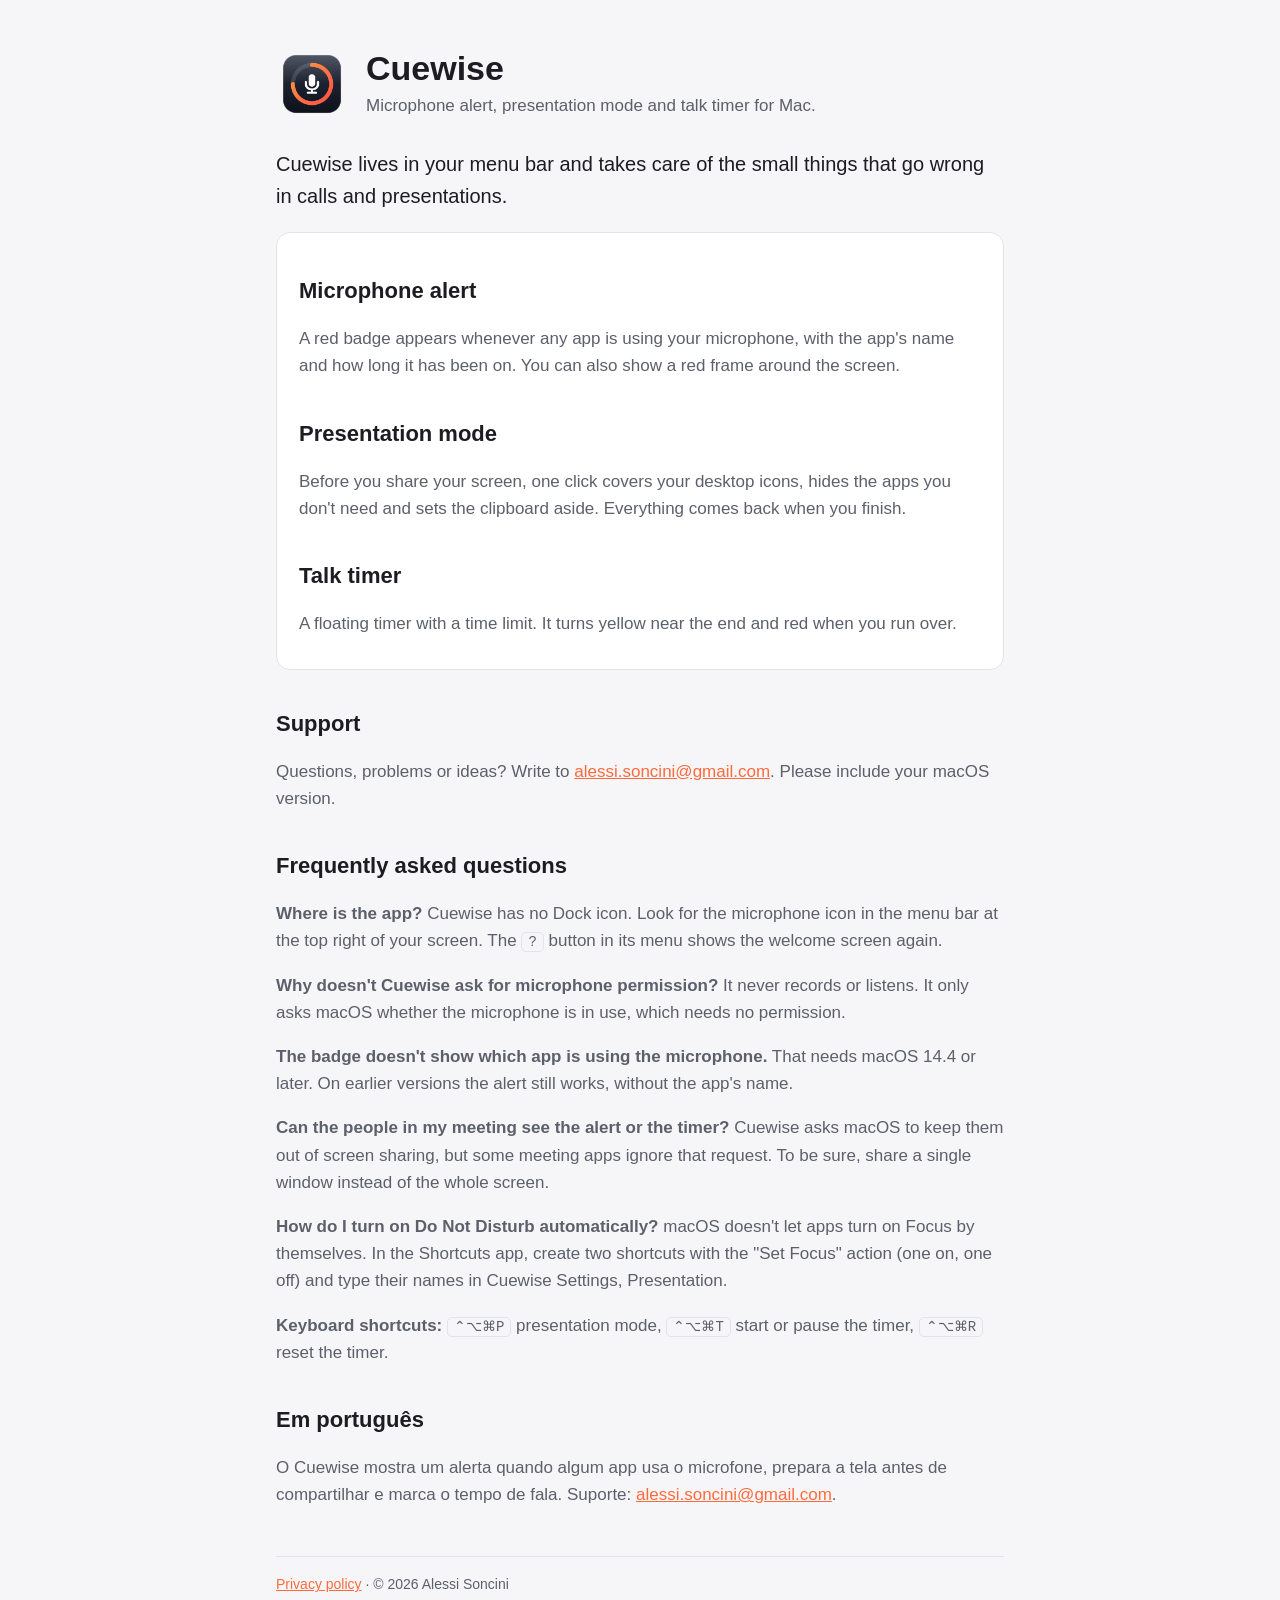
==== index.html @ dbdfc8a1 "Páginas de suporte e privacidade do Cuewise Co-Authored-By: Claude Opus 5.5 (1M context) <noreply@an" ====
<!doctype html>
<html lang="en">
<head>
<meta charset="utf-8">
<meta name="viewport" content="width=device-width, initial-scale=1">
<title>Cuewise</title>
<meta name="description" content="Cuewise for Mac: microphone alert, presentation mode and talk timer in your menu bar.">
<link rel="icon" href="icon.png">
<link rel="stylesheet" href="style.css">
</head>
<body>
<main>
<header>
  <img src="icon.png" alt="Cuewise icon">
  <div>
    <h1>Cuewise</h1>
    <p style="margin:4px 0 0">Microphone alert, presentation mode and talk timer for Mac.</p>
  </div>
</header>

<p class="lead">Cuewise lives in your menu bar and takes care of the small things that go wrong in calls and presentations.</p>

<div class="card">
<h2>Microphone alert</h2>
<p>A red badge appears whenever any app is using your microphone, with the app's name and how long it has been on. You can also show a red frame around the screen.</p>
<h2>Presentation mode</h2>
<p>Before you share your screen, one click covers your desktop icons, hides the apps you don't need and sets the clipboard aside. Everything comes back when you finish.</p>
<h2>Talk timer</h2>
<p>A floating timer with a time limit. It turns yellow near the end and red when you run over.</p>
</div>

<h2>Support</h2>
<p>Questions, problems or ideas? Write to <a href="mailto:alessi.soncini@gmail.com?subject=Cuewise">alessi.soncini@gmail.com</a>. Please include your macOS version.</p>

<h2>Frequently asked questions</h2>
<p><strong>Where is the app?</strong> Cuewise has no Dock icon. Look for the microphone icon in the menu bar at the top right of your screen. The <kbd>?</kbd> button in its menu shows the welcome screen again.</p>
<p><strong>Why doesn't Cuewise ask for microphone permission?</strong> It never records or listens. It only asks macOS whether the microphone is in use, which needs no permission.</p>
<p><strong>The badge doesn't show which app is using the microphone.</strong> That needs macOS 14.4 or later. On earlier versions the alert still works, without the app's name.</p>
<p><strong>Can the people in my meeting see the alert or the timer?</strong> Cuewise asks macOS to keep them out of screen sharing, but some meeting apps ignore that request. To be sure, share a single window instead of the whole screen.</p>
<p><strong>How do I turn on Do Not Disturb automatically?</strong> macOS doesn't let apps turn on Focus by themselves. In the Shortcuts app, create two shortcuts with the "Set Focus" action (one on, one off) and type their names in Cuewise Settings, Presentation.</p>
<p><strong>Keyboard shortcuts:</strong> <kbd>⌃⌥⌘P</kbd> presentation mode, <kbd>⌃⌥⌘T</kbd> start or pause the timer, <kbd>⌃⌥⌘R</kbd> reset the timer.</p>

<h2>Em português</h2>
<p>O Cuewise mostra um alerta quando algum app usa o microfone, prepara a tela antes de compartilhar e marca o tempo de fala. Suporte: <a href="mailto:alessi.soncini@gmail.com?subject=Cuewise">alessi.soncini@gmail.com</a>.</p>

<footer><a href="privacy.html">Privacy policy</a> · © 2026 Alessi Soncini</footer>
</main>
</body>
</html>
---- style.css ----
:root { --bg: #f6f6f8; --card: #ffffff; --text: #1c1c22; --muted: #5d5f6b; --line: #e3e4ea; --accent: #ff6a3d; }
@media (prefers-color-scheme: dark) {
  :root { --bg: #0e121c; --card: #171c28; --text: #eef0f5; --muted: #a3a8b8; --line: #283043; --accent: #ff8a5c; }
}
* { box-sizing: border-box; }
body { margin: 0; background: var(--bg); color: var(--text); font: 17px/1.6 -apple-system, BlinkMacSystemFont, "Segoe UI", Roboto, sans-serif; }
main { max-width: 760px; margin: 0 auto; padding: 48px 16px 64px; }
header { display: flex; align-items: center; gap: 18px; margin-bottom: 28px; }
header img { width: 72px; height: 72px; }
h1 { font-size: 34px; line-height: 1.15; margin: 0; }
h2 { font-size: 22px; margin: 36px 0 8px; }
p, li { color: var(--muted); }
.lead { font-size: 20px; color: var(--text); }
.card { background: var(--card); border: 1px solid var(--line); border-radius: 14px; padding: 4px 22px 14px; margin: 18px 0; }
a { color: var(--accent); }
kbd { font: 14px ui-monospace, SFMono-Regular, Menlo, monospace; border: 1px solid var(--line); border-radius: 5px; padding: 1px 6px; }
footer { margin-top: 48px; font-size: 14px; color: var(--muted); border-top: 1px solid var(--line); padding-top: 16px; }
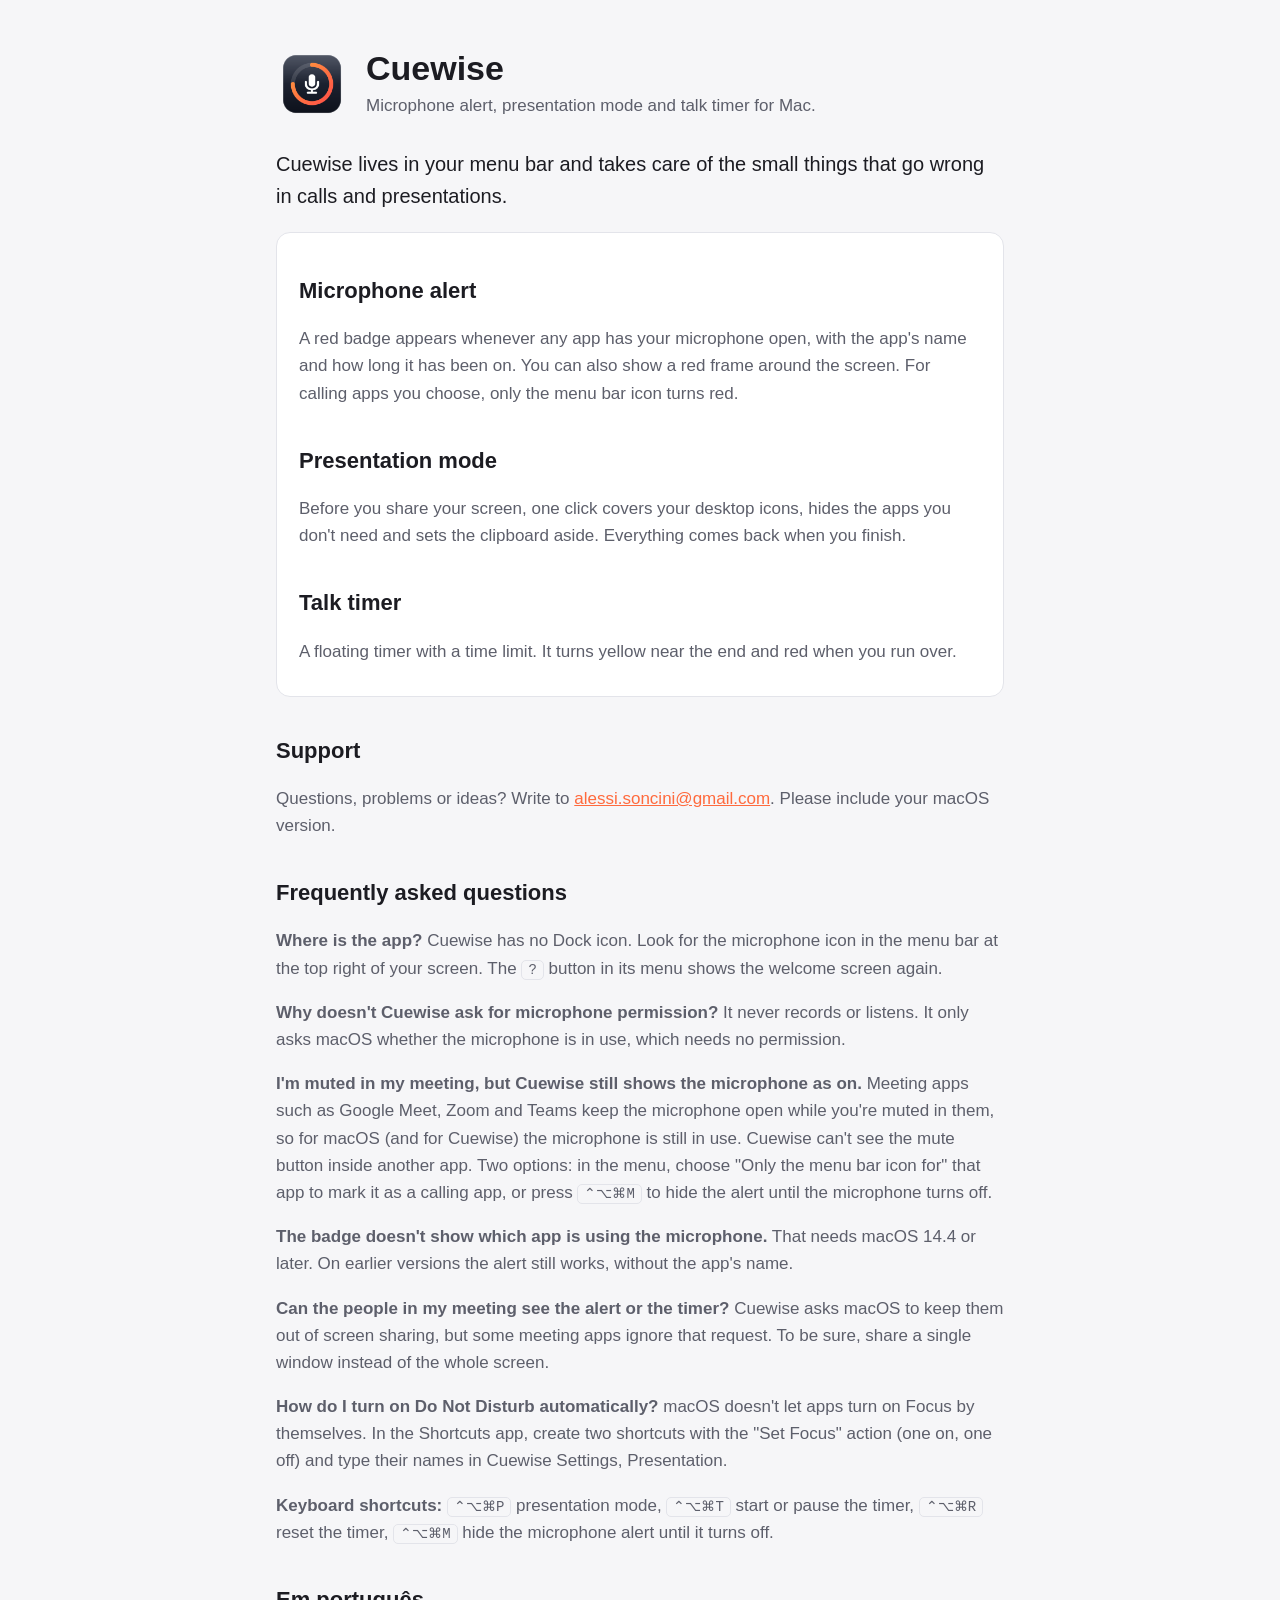
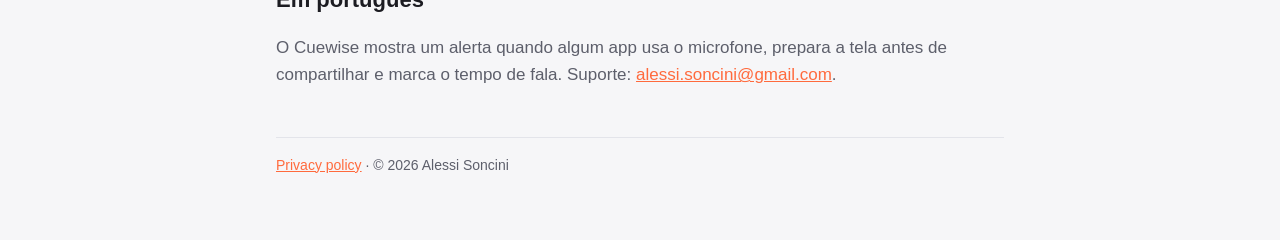
==== commit 3824cbb1: "Atualiza páginas do Cuewise" ====
--- a/index.html
+++ b/index.html
@@ -22,7 +22,7 @@
 
 <div class="card">
 <h2>Microphone alert</h2>
-<p>A red badge appears whenever any app is using your microphone, with the app's name and how long it has been on. You can also show a red frame around the screen.</p>
+<p>A red badge appears whenever any app has your microphone open, with the app's name and how long it has been on. You can also show a red frame around the screen. For calling apps you choose, only the menu bar icon turns red.</p>
 <h2>Presentation mode</h2>
 <p>Before you share your screen, one click covers your desktop icons, hides the apps you don't need and sets the clipboard aside. Everything comes back when you finish.</p>
 <h2>Talk timer</h2>
@@ -35,10 +35,11 @@
 <h2>Frequently asked questions</h2>
 <p><strong>Where is the app?</strong> Cuewise has no Dock icon. Look for the microphone icon in the menu bar at the top right of your screen. The <kbd>?</kbd> button in its menu shows the welcome screen again.</p>
 <p><strong>Why doesn't Cuewise ask for microphone permission?</strong> It never records or listens. It only asks macOS whether the microphone is in use, which needs no permission.</p>
+<p><strong>I'm muted in my meeting, but Cuewise still shows the microphone as on.</strong> Meeting apps such as Google Meet, Zoom and Teams keep the microphone open while you're muted in them, so for macOS (and for Cuewise) the microphone is still in use. Cuewise can't see the mute button inside another app. Two options: in the menu, choose "Only the menu bar icon for" that app to mark it as a calling app, or press <kbd>⌃⌥⌘M</kbd> to hide the alert until the microphone turns off.</p>
 <p><strong>The badge doesn't show which app is using the microphone.</strong> That needs macOS 14.4 or later. On earlier versions the alert still works, without the app's name.</p>
 <p><strong>Can the people in my meeting see the alert or the timer?</strong> Cuewise asks macOS to keep them out of screen sharing, but some meeting apps ignore that request. To be sure, share a single window instead of the whole screen.</p>
 <p><strong>How do I turn on Do Not Disturb automatically?</strong> macOS doesn't let apps turn on Focus by themselves. In the Shortcuts app, create two shortcuts with the "Set Focus" action (one on, one off) and type their names in Cuewise Settings, Presentation.</p>
-<p><strong>Keyboard shortcuts:</strong> <kbd>⌃⌥⌘P</kbd> presentation mode, <kbd>⌃⌥⌘T</kbd> start or pause the timer, <kbd>⌃⌥⌘R</kbd> reset the timer.</p>
+<p><strong>Keyboard shortcuts:</strong> <kbd>⌃⌥⌘P</kbd> presentation mode, <kbd>⌃⌥⌘T</kbd> start or pause the timer, <kbd>⌃⌥⌘R</kbd> reset the timer, <kbd>⌃⌥⌘M</kbd> hide the microphone alert until it turns off.</p>
 
 <h2>Em português</h2>
 <p>O Cuewise mostra um alerta quando algum app usa o microfone, prepara a tela antes de compartilhar e marca o tempo de fala. Suporte: <a href="mailto:alessi.soncini@gmail.com?subject=Cuewise">alessi.soncini@gmail.com</a>.</p>
